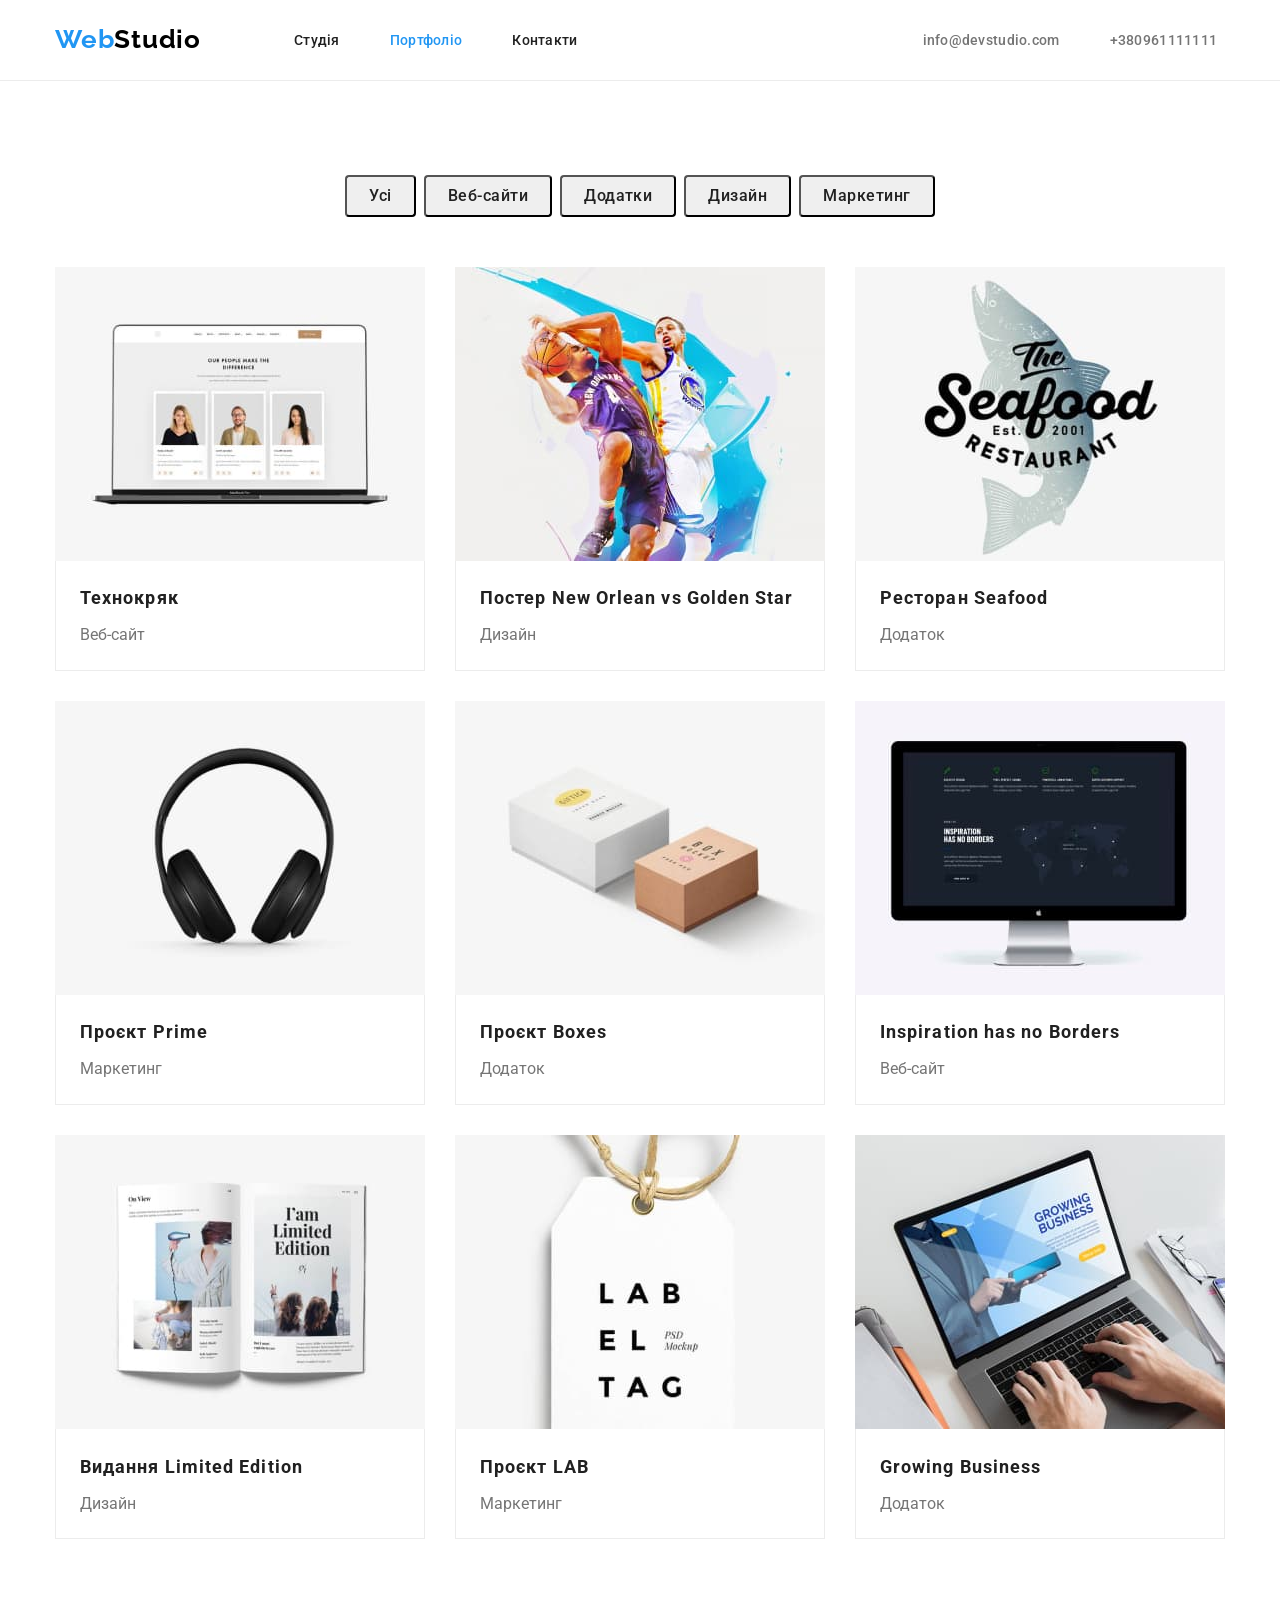
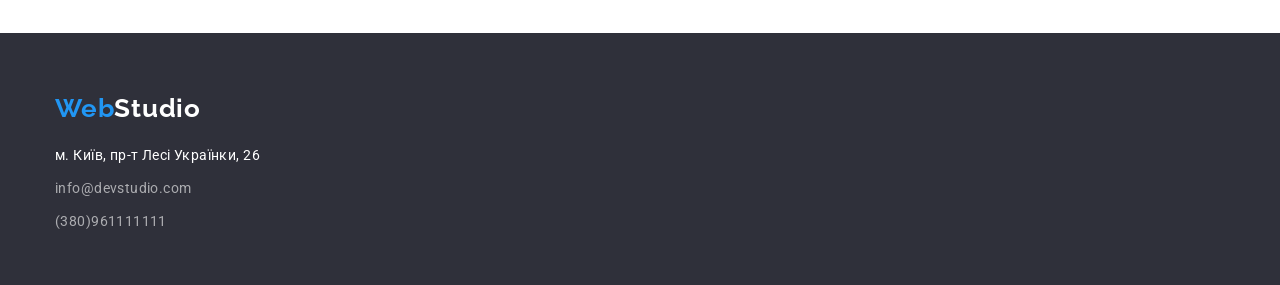
==== portfolio.html @ 5717e51a "add start  files hw-4" ====
<!DOCTYPE html>
<html lang="uk">
<head>
  <meta charset="UTF-8">
  <meta http-equiv="X-UA-Compatible" content="IE=edge">
  <meta name="viewport" content="width=device-width, initial-scale=1.0">
  <title>Portfolio</title>
  <link rel="stylesheet" href="https://cdnjs.cloudflare.com/ajax/libs/modern-normalize/1.1.0/modern-normalize.min.css" integrity="sha512-wpPYUAdjBVSE4KJnH1VR1HeZfpl1ub8YT/NKx4PuQ5NmX2tKuGu6U/JRp5y+Y8XG2tV+wKQpNHVUX03MfMFn9Q==" crossorigin="anonymous" referrerpolicy="no-referrer">
  <link href="https://fonts.googleapis.com/css2?family=Raleway:wght@700&family=Roboto:wght@400;500;700;900&display=swap" rel="stylesheet">
  <link rel="stylesheet" href="css/style.css">
  <link rel="preconnect" href="https://fonts.googleapis.com">
  <link rel="preconnect" href="https://fonts.gstatic.com" crossorigin>
  </head>
<body>
    <header class="underline">
      <div class="conteiner">
        <div class="header-conteiner">
          <div class="logo-conteiner">
            <a class="logo" href="./index.html">Web<span class="icon">Studio</span></a>
          </div>
          <nav>
            <ul class="site-nav">
              <li class="item"><a href="./index.html" class="link">Студія</a></li>
              <li class="item"><a href="./portfolio.html" class="link-blue">Портфоліо</a></li>
              <li class="item"><a href="./index.html" class="link">Контакти</a></li>
            </ul>
          </nav>  
          <ul class="contacts">
            <li class="item"><a class="list" href="malto:info@devstudio.com">info@devstudio.com</a></li>
            <li class="item"><a class="list" href="tel:+380961111111">+380961111111</a></li>
          </ul>
        </div>
      </div> 
    </header>
   <main>
    <!--Section button-->
      <section class="hero-section">  
          <div class="conteiner">
            <ul class="button-conteiner">
                <li class="button-list">
                  <button class="button" type="button">Усі</button>
                </li>
                <li class="button-list">
                  <button class="button" type="button">Веб-сайти</button>
                </li>
                <li class="button-list">
                  <button class="button" type="button">Додатки</button>
                </li>
                <li class="button-list">
                  <button class="button" type="button">Дизайн</button>
                </li>
                <li class="button-list">
                  <button class="button" type="button">Маркетинг</button>
                </li>
              </ul>
          <!--Projects--> 
            <ul class="section-project">
              <li class="about">
                <a href="#" class="img-projects">
                  <img src="./images/web.jpg" alt="Ноутбук, на якому зоображено портфоліо." width="370">
                <div class="under-card">
                    <h3 class="project-section">Технокряк</h3>
                    <p class="team">Веб-сайт</p>
                </div>
                </a>
              </li>
              <li class="about">
                <a href="#" class="img-projects">
                  <img src="./images/poster.jpg" alt="Два чоловіка грають в баскетбол" width="370">
                <div class="under-card">
                  <h3 class="project-section">Постер New Orlean vs Golden Star</h3>
                  <p class="team">Дизайн</p>
                </div>
              </a>
              </li>
              <li class="about">
                <a href="#" class="img-projects">
                  <img src="./images/restaurant.jpg" alt="Логотип ресторану в формі риби" width="370">
                  <div class="under-card">
                    <h3 class="project-section">Ресторан Seafood</h3>
                    <p class="team">Додаток</p>
                  </div>
              </a>
              </li>
              <li class="about">
                <a href="#" class="img-projects">
                  <img src="./images/headphones.jpg" alt="Чорні навушники" width="370">
                <div class="under-card">
                  <h3 class="project-section">Проєкт Prime</h3>
                  <p class="team">Маркетинг</p>
                </div>
              </a>
              </li>
              <li class="about">
              <a href="#" class="img-projects">
                <img src="./images/boxes.jpg" alt="Дві коробки,біла і коричнева" width="370">
                <div class="under-card">
                  <h3 class="project-section">Проєкт Boxes</h3>
                  <p class="team">Додаток</p>
                </div>
              </a>
              </li>
              <li class="about">
                  <a href="#" class="img-projects">
                    <img src="./images/monitor.jpg" alt="Монітор з зоображенням сайту" width="370">
                    <div class="under-card">
                      <h3 class="project-section">Inspiration has no Borders</h3>
                      <p class="team">Веб-сайт</p>
                    </div>
                  </a>
              </li>
              <li class="about">
                  <a href="#" class="img-projects">
                    <img src="./images/book.jpg" alt="Розгорнута книга" width="370">
                    <div class="under-card">
                      <h3 class="project-section">Видання Limited Edition</h3>
                      <p class="team">Дизайн</p>
                    </div>
                  </a>
              </li>
              <li class="about">
                <a href="#" class="img-projects">
                    <img src="./images/label.jpg" alt="Біла етикетка" width="370">
                    <div class="under-card">
                      <h3 class="project-section">Проєкт LAB</h3>
                      <p class="team">Маркетинг</p>
                    </div>
                </a>
              </li>
              <li class="about">
                <a href="#" class="img-projects">
                  <img src="./images/laptop.jpg" alt="Чоловік Працює на Ноутбуці" width="370">
                <div class="under-card">
                  <h3 class="project-section">Growing Business</h3>
                  <p class="team">Додаток</p>
                </div>
              </a>
              </li>
            </ul> 
          </div>
      </section>  
  </main>
    <footer class="footer-section">
        <div class="conteiner">
         <div class="logo-box">
          <a class="footer-logo" href="./index.html">Web<span class="footer-icon">Studio</span></a>
        </div>
          <address>
            <div class="address-conteiner">
                <ul class="footer-text">
                  <li class="footer-list"><a class="address-map" href="https://goo.gl/maps/CPtrU1FHBa2aNyZL9" target="_blank" rel="noopener noreferrer nofollow">м. Київ, пр-т Лесі Українки, 26</a></li>
                  <li class="footer-list"><a class="footer-link" href="malto:info@devstudio.com">info@devstudio.com</a></li>
                  <li class="footer-list"><a class="footer-link" href="tel:+380961111111">(380)961111111</a></li>
                </ul>
            </div>
          </address>
      </div>
      </footer>
  </body>
</html>
---- css/style.css ----
html{
  box-sizing: border-box;
}

*,
*::before,
*::after{
  box-sizing: inherit;
}
:root{
--primary-text-color:#212121;
--title-text-color:#757575;
--accent-color:#2196F3;
--logo-text-color:#000000;
--primary-bg-color:#ffffff;
--primary-color-site:#2F303A;
--secondary-text-color:#F5F4FA;
--secondary-bg-color:rgba(255, 255, 255, 0.6);
--active-btm-color:#188CE8;
--border-color:#ECECEC;
}

body{
font-family:'Roboto';
color: var(--primary-text-color);
}
 h1, h2, h3, h4, h5, h6, p, ul {
  margin: 0px;
   padding: 0px;
 }

ul{
text-decoration: none;
list-style: none;

}
/* Conteiner */
.conteiner{
  width: 1200px;
  padding-left:15px;
  padding-right: 15px;
  margin: auto;
  

 }
/* Style site */


/* Logo Company */
header .logo {
  color:var(--accent-color);}
.icon{
color: var(--logo-text-color)}

.logo{
text-decoration: none;
font-family: 'Raleway';
font-weight: 700;
font-size: 26px;
line-height: 1.19;
letter-spacing: 0.03em;

}
.logo{
display: block;
padding: 24px 0 25px;
}


.footer-logo{
color: var(--accent-color);

}

.logo-box{
  display:block ;
  width: 145px;
  height: 31px;
margin-bottom: 20px;
}
.footer-icon{
color: var(--primary-bg-color);
}

.footer-logo{
text-decoration: none;
font-family: 'Raleway';
font-weight: 700;
font-size: 26px;
line-height: 1.19;
letter-spacing: 0.03em;
}


.box-item{
  display: block;
  width: 231px;
  height: 81px;
} 

/* site nav */





.link{    
color: inherit;
font-weight: 500;
font-size: 14px;
line-height: 1.14;
letter-spacing: 0.02em;
text-decoration: none;
padding:32px 0px;
}

.link:hover{
color:var(--accent-color);
}

.link:focus{
color: var(--accent-color);
background-color: var(--primary-bg-color);
}

.link-blue { 
font-weight: 500;
font-size: 14px;
line-height:1.14;
letter-spacing: 0.02em;
color:inherit;
color: var(--accent-color);
padding: 32px 0px;

}

.site-nav .link-blue{
text-decoration: none;
color:var(--accent-color);
} 

/* header */
.underline{
  border-bottom: 1px solid var(--border-color);
}
.logo-conteiner{
  display: flex;
  margin-right: 93px;
}
.item { 
margin-right: 50px;

} 
.item:last-child{
  margin-right: 0px;
}
.header-conteiner{
display: flex;
align-items: center;


}
.site-nav {
  display: flex;
margin-right: 345px;
 }


.contacts{
  display: flex;
 
}



.contacts .list {
color: var(--title-text-color);
text-decoration: none;
font-weight: 500;
font-size: 14px;
line-height: 1.14;
letter-spacing: 0.02em;
padding: 32px 0px;

}
.list:hover {
color: var(--accent-color);
}
.list:focus {
color: var(--accent-color);
}
/* Main */
.main-section {
  display: block;
  background-color: var(--primary-color-site);
  max-width: 1600px;
  margin: 0 auto;
  text-align: center;
  padding: 200px 0;

}

.title {
color:var(--primary-bg-color);
font-weight: 900;
font-size: 44px;
line-height: 1.36;
letter-spacing: 0.06em;
max-width: 696px;
margin: 0 auto ;
margin-bottom: 30px;
text-transform: uppercase;

}
.main-about{
font-weight: 700;
font-size: 36px;
line-height:1.16;
letter-spacing: 0.03em;

}
/* Sections */
.under-card{
border: 1px solid var(--border-color);
border-top: none;
padding: 20px 24px;
margin-top: -5px;
}

.hero-section{
padding: 94px 0;

}
.button-conteiner{
display: flex;
justify-content: center;
margin-bottom: 50px;

}
.button-list{
  margin-right: 8px;
}
.button-list:last-child{
margin-right: 0px ;
}
ul a {
  text-decoration: none;
}

.section-project{
display: flex;
flex-wrap: wrap;  
}

.about:nth-child(3n){
  margin-right:0px;
}
.about:nth-last-child(-n + 3) {
  margin-bottom: 0px;
}

.section{
  display:flex;
padding: 94px 0px 0px;

}
.second-conteiner{
  display: flex;
  
}
.section-conteiner{
  width: 270px;
}
.section-conteiner:not(:last-child)
{
  margin-right: 30px;
}
.section-about{
  text-align: center;
  padding-bottom: 94px;
}

.project-list .img-projects {
display: block;
text-decoration: none;

}
.img-list{
  display:flex;
  margin-top: 50px;
  
 }
 .lists:not(:last-child){
  margin-right: 30px;

 }

 .section-team{
  text-align: center;

  }
 .team-box{
  display: flex;
  margin-top: 50px ;
  
}
.about-list {
  padding-top: 30px;
  padding-bottom: 30px;
}


 .team-conteiner{
  display: inline-block;
  text-decoration: none;
 }

/* Buttons */

.button{
font-family: 'Roboto';
text-decoration: none;
font-weight: 500;
font-size: 16px;
line-height:1.6;
letter-spacing: 0.03em;
color: inherit;
cursor: pointer;
padding: 6px 22px;  
border-radius: 4px;
}

.button:hover{
color: var(--primary-bg-color);
background-color:var(--active-btm-color)

}

.button:focus{
color: var(--primary-bg-color);
background-color: var(--active-btm-color);

}

.button-primary{
background-color:var(--accent-color) ;
color: var(--primary-bg-color);
cursor: pointer;
text-decoration: none;
font-weight: 700;
font-size: 16px;
line-height: 1.87;
letter-spacing: 0.06em;
display: inline-block;
padding: 10px 32px;

}

.button-primary:hover{
background-color:var(--active-btm-color)
}
.button-primary:focus{
background-color: var(--active-btm-color)
}

/* about-company*/


.section-company{
background-color:var(--secondary-text-color);
padding: 94px 0px;
}

.about{
  
margin-right: 30px;
margin-bottom: 30px;
background-color: var(--primary-bg-color);    

}

.section-title{
font-weight: 700;
font-size: 14px;
line-height:1.14;
letter-spacing: 0.03em;
text-transform: uppercase;
margin-bottom: 10px;
}

.project-title{
font-weight: 700;
font-size: 18px;
line-height:2;
letter-spacing: 0.06em;
}

.project-section{
color:var(--primary-text-color);
font-weight: 700;
font-size: 18px;
line-height: 2;
letter-spacing: 0.06em;
margin: 0 auto 4px;
}

.about-team{
  text-decoration: none;
font-size: 16px;
line-height:1.18; 
color:var(--title-text-color);


}
.box-list:not(:last-child){
  display: block ;
  margin-right: 30px;
}


.team{
font-size: 16px;
line-height:1.87;
color: var(--title-text-color)

}
.team-list{
font-weight: 500;
font-size: 16px;
line-height: 1.18;
letter-spacing: 0.03em;
color:var(--primary-text-color);
margin: 10px;
}

/* Secondary text */

.secondary-text{
color: var(--title-text-color);
font-size: 14px;
line-height:1.7;
}

/* footer */
.footer-section {
  background-color: var(--primary-color-site);
  margin: 0 auto;
  padding: 60px 0px;
}

.address-conteiner{
  display: block;
  width: 231px;
  height: 81px;
}

.footer-text{
display: flex;
flex-direction: column;
gap: 9px;
text-decoration:none;
font-style: normal;
font-size:14px;
line-height:1.7;
letter-spacing: 0.03em;

}

.footer-link{
  text-decoration: none;
color:var(--secondary-bg-color)
}
.footer-link:hover{
color: var(--accent-color);
}
.footer-link:focus{
color: var(--accent-color);
}
.address-map{
text-decoration: none;
color: var(--primary-bg-color);
}
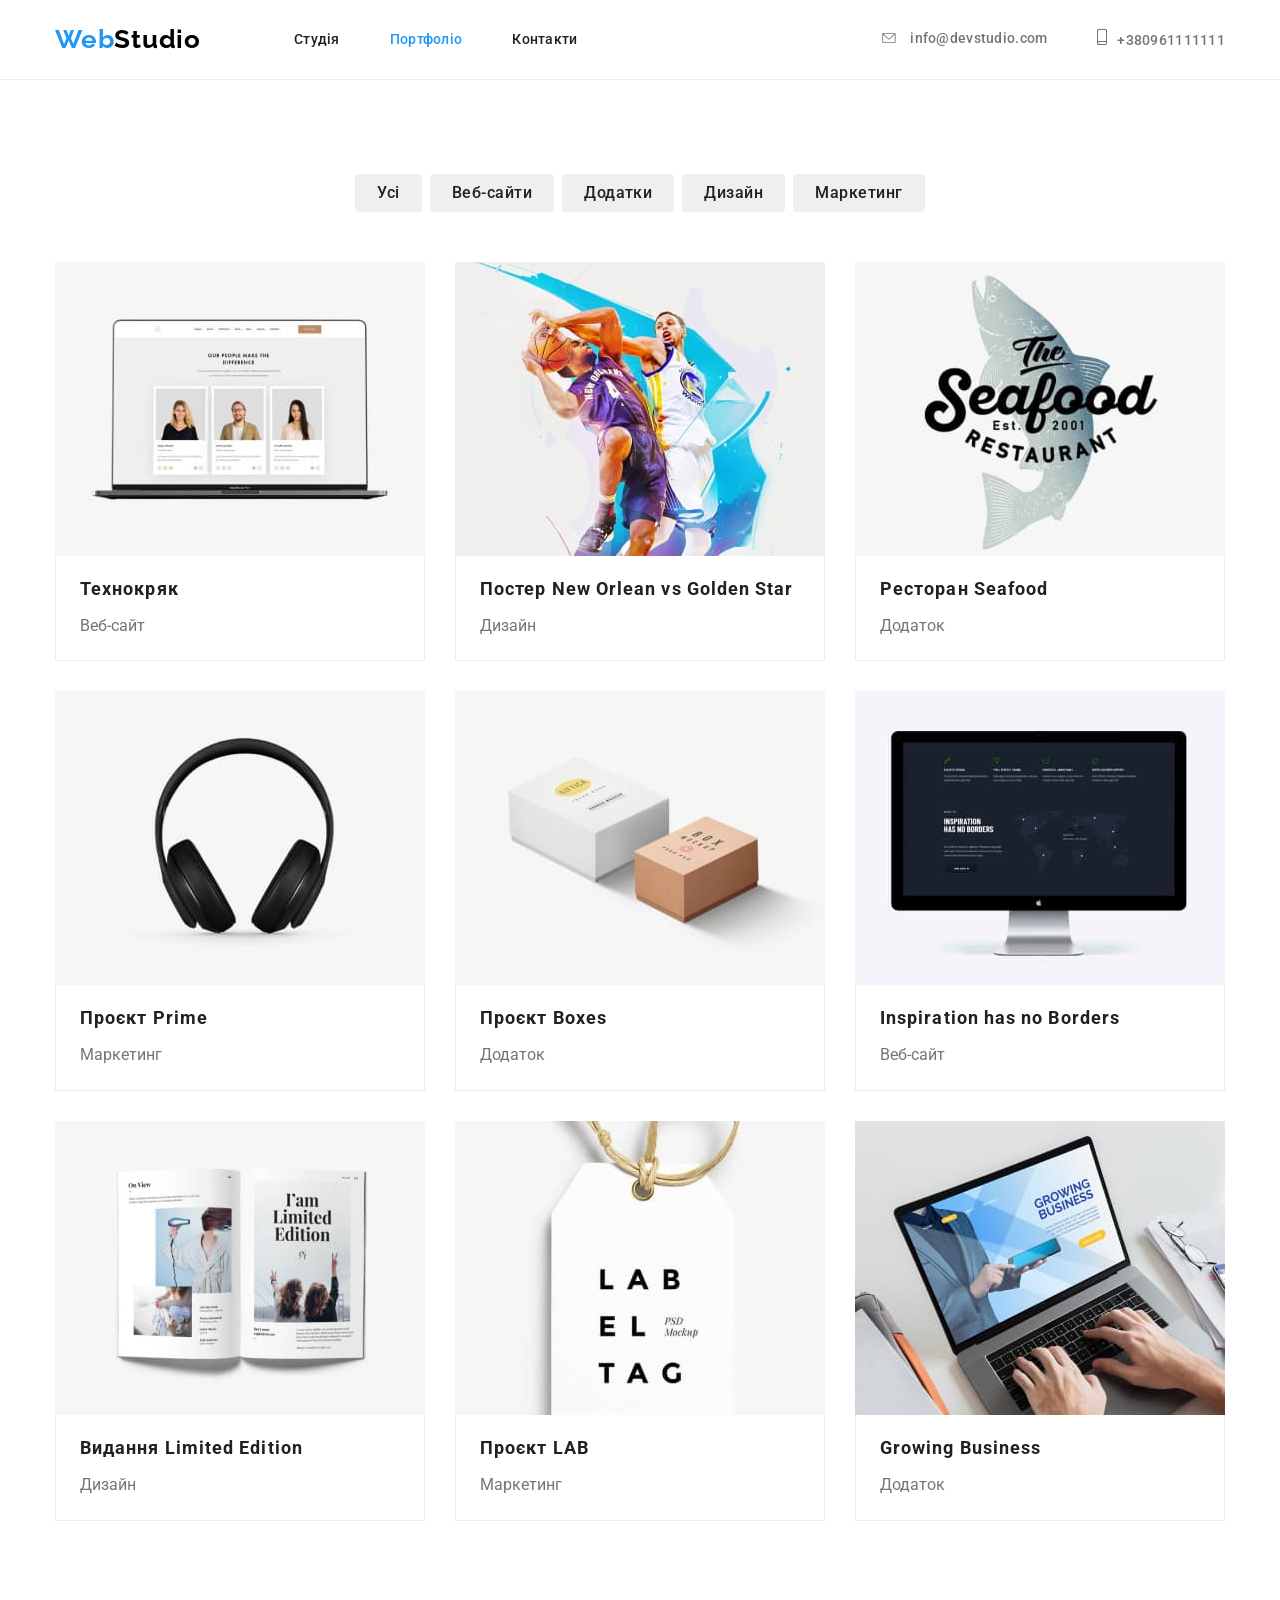
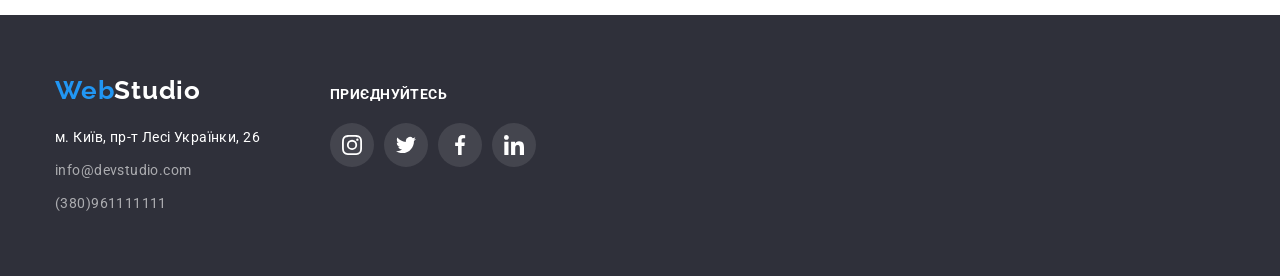
==== commit 7f595c05: "my-hw4" ====
--- a/portfolio.html
+++ b/portfolio.html
@@ -26,9 +26,19 @@
             </ul>
           </nav>  
           <ul class="contacts">
-            <li class="item"><a class="list" href="malto:info@devstudio.com">info@devstudio.com</a></li>
-            <li class="item"><a class="list" href="tel:+380961111111">+380961111111</a></li>
-          </ul>
+              <li class="item">
+                <a class="list" href="malto:info@devstudio.com">
+                   <svg class="icon-contacts" width="16px" height="10px">
+                    <use href="./images/icon.svg#icon-envelope"></use>
+                  </svg> info@devstudio.com</a>
+              </li>
+              <li class="item">
+                <a class="list" href="tel:+380961111111">
+                  <svg class="icon-contacts" width="10px" height="16px">
+                    <use href="./images/icon.svg#icon-smartphone"></use>
+                  </svg>+380961111111</a>
+              </li>
+            </ul>
         </div>
       </div> 
     </header>
@@ -58,47 +68,47 @@
               <li class="about">
                 <a href="#" class="img-projects">
                   <img src="./images/web.jpg" alt="Ноутбук, на якому зоображено портфоліо." width="370">
-                <div class="under-card">
-                    <h3 class="project-section">Технокряк</h3>
-                    <p class="team">Веб-сайт</p>
-                </div>
+                  <div class="under-card">
+                      <h3 class="project-section">Технокряк</h3>
+                      <p class="team">Веб-сайт</p>
+                  </div>
                 </a>
               </li>
               <li class="about">
                 <a href="#" class="img-projects">
                   <img src="./images/poster.jpg" alt="Два чоловіка грають в баскетбол" width="370">
-                <div class="under-card">
-                  <h3 class="project-section">Постер New Orlean vs Golden Star</h3>
-                  <p class="team">Дизайн</p>
-                </div>
-              </a>
+                  <div class="under-card">
+                    <h3 class="project-section">Постер New Orlean vs Golden Star</h3>
+                    <p class="team">Дизайн</p>
+                  </div>
+                </a>
               </li>
               <li class="about">
                 <a href="#" class="img-projects">
                   <img src="./images/restaurant.jpg" alt="Логотип ресторану в формі риби" width="370">
-                  <div class="under-card">
-                    <h3 class="project-section">Ресторан Seafood</h3>
+                    <div class="under-card">
+                      <h3 class="project-section">Ресторан Seafood</h3>
+                      <p class="team">Додаток</p>
+                    </div>
+                </a>
+              </li>
+              <li class="about">
+                <a href="#" class="img-projects">
+                  <img src="./images/headphones.jpg" alt="Чорні навушники" width="370">
+                  <div class="under-card">
+                    <h3 class="project-section">Проєкт Prime</h3>
+                    <p class="team">Маркетинг</p>
+                  </div>
+                </a>
+              </li>
+              <li class="about">
+                <a href="#" class="img-projects">
+                  <img src="./images/boxes.jpg" alt="Дві коробки,біла і коричнева" width="370">
+                  <div class="under-card">
+                    <h3 class="project-section">Проєкт Boxes</h3>
                     <p class="team">Додаток</p>
                   </div>
-              </a>
-              </li>
-              <li class="about">
-                <a href="#" class="img-projects">
-                  <img src="./images/headphones.jpg" alt="Чорні навушники" width="370">
-                <div class="under-card">
-                  <h3 class="project-section">Проєкт Prime</h3>
-                  <p class="team">Маркетинг</p>
-                </div>
-              </a>
-              </li>
-              <li class="about">
-              <a href="#" class="img-projects">
-                <img src="./images/boxes.jpg" alt="Дві коробки,біла і коричнева" width="370">
-                <div class="under-card">
-                  <h3 class="project-section">Проєкт Boxes</h3>
-                  <p class="team">Додаток</p>
-                </div>
-              </a>
+                </a>
               </li>
               <li class="about">
                   <a href="#" class="img-projects">
@@ -119,42 +129,75 @@
                   </a>
               </li>
               <li class="about">
-                <a href="#" class="img-projects">
+                  <a href="#" class="img-projects">
                     <img src="./images/label.jpg" alt="Біла етикетка" width="370">
                     <div class="under-card">
                       <h3 class="project-section">Проєкт LAB</h3>
                       <p class="team">Маркетинг</p>
                     </div>
-                </a>
+                  </a>
               </li>
               <li class="about">
                 <a href="#" class="img-projects">
                   <img src="./images/laptop.jpg" alt="Чоловік Працює на Ноутбуці" width="370">
-                <div class="under-card">
-                  <h3 class="project-section">Growing Business</h3>
-                  <p class="team">Додаток</p>
-                </div>
-              </a>
+                  <div class="under-card">
+                    <h3 class="project-section">Growing Business</h3>
+                    <p class="team">Додаток</p>
+                  </div>
+                </a>
               </li>
             </ul> 
           </div>
       </section>  
   </main>
     <footer class="footer-section">
-        <div class="conteiner">
-         <div class="logo-box">
-          <a class="footer-logo" href="./index.html">Web<span class="footer-icon">Studio</span></a>
-        </div>
-          <address>
-            <div class="address-conteiner">
-                <ul class="footer-text">
-                  <li class="footer-list"><a class="address-map" href="https://goo.gl/maps/CPtrU1FHBa2aNyZL9" target="_blank" rel="noopener noreferrer nofollow">м. Київ, пр-т Лесі Українки, 26</a></li>
-                  <li class="footer-list"><a class="footer-link" href="malto:info@devstudio.com">info@devstudio.com</a></li>
-                  <li class="footer-list"><a class="footer-link" href="tel:+380961111111">(380)961111111</a></li>
-                </ul>
+           <div class="conteiner">
+            <div class="address-box">
+                <address>
+                    <a class="footer-logo" href="./index.html">Web<span class="footer-icon">Studio</span></a>
+                  <div class="logo-box">
+                      <ul class="footer-text">
+                        <li class="footer-list"><a class="address-map" href="https://goo.gl/maps/CPtrU1FHBa2aNyZL9" target="_blank" rel="noopener noreferrer nofollow">м. Київ, пр-т Лесі Українки, 26</a></li>
+                        <li class="footer-list"><a class="footer-link" href="malto:info@devstudio.com">info@devstudio.com</a></li>
+                        <li class="footer-list"><a class="footer-link" href="tel:+380961111111">(380)961111111</a></li>
+                      </ul>
+                  </div>
+                </address>
+                <div class="join-us">
+                  <p class="join-item">Приєднуйтесь</p>
+                    <ul class="join-boxes" >
+                      <li>
+                        <a href="https://www.instagram.com/"  rel="noopener noreferrer nofollow" class="join-link">
+                          <svg class="icon-join">
+                            <use href="./images/icon.svg#icon-instagram"></use>
+                          </svg>
+                        </a>
+                      </li>
+                      <li>
+                        <a href="https://www.instagram.com/"  rel="noopener noreferrer nofollow" class="join-link">
+                          <svg class="icon-join">
+                            <use href="./images/icon.svg#icon-twitter"></use>
+                          </svg>
+                        </a>
+                      </li>
+                      <li>
+                        <a href="https://www.instagram.com/"  rel="noopener noreferrer nofollow" class="join-link">
+                          <svg class="icon-join">
+                            <use href="./images/icon.svg#icon-facebook"></use>
+                          </svg>
+                        </a>
+                      </li>
+                      <li>
+                        <a href="https://www.instagram.com/"  rel="noopener noreferrer nofollow" class="join-link">
+                          <svg class="icon-join">
+                            <use href="./images/icon.svg#icon-linkedin"></use>
+                          </svg>
+                        </a>
+                      </li>
+                    </ul>
+                </div>
             </div>
-          </address>
-      </div>
-      </footer>
+           </div>
+        </footer>
   </body>
 </html>
--- a/css/style.css
+++ b/css/style.css
@@ -18,6 +18,7 @@
 --secondary-bg-color:rgba(255, 255, 255, 0.6);
 --active-btm-color:#188CE8;
 --border-color:#ECECEC;
+--border-second-color:#AFB1B8;
 }
 
 body{
@@ -36,11 +37,10 @@
 }
 /* Conteiner */
 .conteiner{
-  width: 1200px;
-  padding-left:15px;
-  padding-right: 15px;
-  margin: auto;
-  
+width: 1200px;
+padding: 0px 15px;
+margin: auto;
+
 
  }
 /* Style site */
@@ -63,21 +63,22 @@
 }
 .logo{
 display: block;
-padding: 24px 0 25px;
+
 }
 
 
 .footer-logo{
+font-style: normal;
+font-weight: 700;
+font-size: 26px;
+line-height:1.19;
+letter-spacing: 0.03em;
 color: var(--accent-color);
-
-}
-
+}
 .logo-box{
-  display:block ;
-  width: 145px;
-  height: 31px;
-margin-bottom: 20px;
-}
+margin-top: 20px;
+}
+
 .footer-icon{
 color: var(--primary-bg-color);
 }
@@ -111,17 +112,15 @@
 line-height: 1.14;
 letter-spacing: 0.02em;
 text-decoration: none;
-padding:32px 0px;
+
 }
 
 .link:hover{
+  background-color: currentColor;
 color:var(--accent-color);
 }
 
-.link:focus{
-color: var(--accent-color);
-background-color: var(--primary-bg-color);
-}
+
 
 .link-blue { 
 font-weight: 500;
@@ -130,7 +129,7 @@
 letter-spacing: 0.02em;
 color:inherit;
 color: var(--accent-color);
-padding: 32px 0px;
+
 
 }
 
@@ -140,8 +139,14 @@
 } 
 
 /* header */
-.underline{
-  border-bottom: 1px solid var(--border-color);
+.header-conteiner{
+display: flex;
+align-items: center;
+justify-content: center;
+}
+header{
+padding: 24px 0;
+border-bottom: 1px solid var(--border-color);
 }
 .logo-conteiner{
   display: flex;
@@ -154,21 +159,15 @@
 .item:last-child{
   margin-right: 0px;
 }
-.header-conteiner{
-display: flex;
-align-items: center;
-
-
-}
+
 .site-nav {
   display: flex;
-margin-right: 345px;
- }
+}
 
 
 .contacts{
-  display: flex;
- 
+display:flex;
+margin-left: auto;
 }
 
 
@@ -180,15 +179,13 @@
 font-size: 14px;
 line-height: 1.14;
 letter-spacing: 0.02em;
-padding: 32px 0px;
-
-}
-.list:hover {
+
+}
+.list:hover { 
 color: var(--accent-color);
-}
-.list:focus {
-color: var(--accent-color);
-}
+} 
+
+
 /* Main */
 .main-section {
   display: block;
@@ -197,7 +194,14 @@
   margin: 0 auto;
   text-align: center;
   padding: 200px 0;
-
+  background-image: linear-gradient(to right,
+  rgba(47, 48, 58, 0.4),
+  rgba(47, 48, 58, 0.4)
+  ),
+  url("../images/hero.jpg");
+  background-color: #2F303A66;
+  
+ 
 }
 
 .title {
@@ -213,6 +217,7 @@
 
 }
 .main-about{
+text-align: center;
 font-weight: 700;
 font-size: 36px;
 line-height:1.16;
@@ -228,7 +233,7 @@
 }
 
 .hero-section{
-padding: 94px 0;
+padding: 94px 0px;
 
 }
 .button-conteiner{
@@ -264,6 +269,9 @@
 padding: 94px 0px 0px;
 
 }
+.section-clients{
+  padding: 94px 0px 94px;
+}
 .second-conteiner{
   display: flex;
   
@@ -280,11 +288,27 @@
   padding-bottom: 94px;
 }
 
-.project-list .img-projects {
+.project-list{
 display: block;
 text-decoration: none;
 
 }
+img{
+display: block;
+max-width: 100%;
+height: auto;
+    
+}
+.img-projects{
+display: block;
+text-decoration: none;
+}
+.img-projects:hover{
+display: block;
+border: 1px solid #EEEEEE;
+box-shadow: 0px 1px 1px rgba(0, 0, 0, 0.12), 0px 4px 4px rgba(0, 0, 0, 0.06), 1px 4px 6px rgba(0, 0, 0, 0.16);
+}
+
 .img-list{
   display:flex;
   margin-top: 50px;
@@ -295,25 +319,41 @@
 
  }
 
- .section-team{
+ 
+ .team-box{
+  display: flex;
+  margin-top: 50px ;
+  
+}
+.about-list {
+  display: inline-block;
   text-align: center;
-
-  }
- .team-box{
-  display: flex;
-  margin-top: 50px ;
-  
-}
-.about-list {
-  padding-top: 30px;
-  padding-bottom: 30px;
-}
-
-
- .team-conteiner{
-  display: inline-block;
-  text-decoration: none;
- }
+  margin-right: 30px;
+  background-color: var(--primary-bg-color);
+  box-shadow: 0px 1px 3px rgba(0, 0, 0, 0.12), 0px 1px 1px rgba(0, 0, 0, 0.14), 0px 2px 1px rgba(0, 0, 0, 0.2);
+    border-radius: 0px 0px 4px 4px; ;
+
+}
+.about-list :last-child{
+margin-right: 0px;
+}
+.title-clients{
+  font-weight: 700;
+  font-size: 36px;
+  line-height: 1.16;
+  text-align: center;
+  letter-spacing: 0.03em;
+  text-align: center;
+  padding-bottom: 50px;
+}
+
+
+.clients-list{
+  display: flex;
+  align-items: center;
+  justify-content: center;
+}
+ 
 
 /* Buttons */
 
@@ -328,19 +368,18 @@
 cursor: pointer;
 padding: 6px 22px;  
 border-radius: 4px;
-}
-
-.button:hover{
+border: none;
+}
+
+.button:hover, :focus{
+box-shadow: 0px 3px 1px rgba(0, 0, 0, 0.1), 0px 1px 2px rgba(0, 0, 0, 0.08), 0px 2px 2px rgba(0, 0, 0, 0.12);
+    border-radius: 4px;
 color: var(--primary-bg-color);
 background-color:var(--active-btm-color)
 
 }
 
-.button:focus{
-color: var(--primary-bg-color);
-background-color: var(--active-btm-color);
-
-}
+
 
 .button-primary{
 background-color:var(--accent-color) ;
@@ -353,6 +392,8 @@
 letter-spacing: 0.06em;
 display: inline-block;
 padding: 10px 32px;
+border:1px solid #000000;
+border-radius: 4px;
 
 }
 
@@ -360,7 +401,8 @@
 background-color:var(--active-btm-color)
 }
 .button-primary:focus{
-background-color: var(--active-btm-color)
+background-color: var(--active-btm-color);
+color: var(--primary-bg-color);
 }
 
 /* about-company*/
@@ -372,12 +414,12 @@
 }
 
 .about{
-  
+width: calc((100% - 60px) / 3);
 margin-right: 30px;
 margin-bottom: 30px;
 background-color: var(--primary-bg-color);    
-
-}
+}
+
 
 .section-title{
 font-weight: 700;
@@ -407,11 +449,22 @@
 .about-team{
   text-decoration: none;
 font-size: 16px;
+padding-bottom: 16px;
 line-height:1.18; 
 color:var(--title-text-color);
 
 
 }
+.team-undercard {
+  display: flex;
+  align-items: center;
+  justify-content: center;
+  
+  padding-bottom: 30px;
+
+ 
+}
+
 .box-list:not(:last-child){
   display: block ;
   margin-right: 30px;
@@ -442,7 +495,59 @@
 }
 
 /* footer */
+.join-boxes{
+  display: flex;
+  align-items: center;
+  justify-content: space-between;
+  
+}
+.address-box{
+  
+  display: flex;
+  align-items: baseline;
+  justify-content:start ;
+ 
+  
+  
+}
+.join-link{
+  display: flex;
+  align-items: center;
+  justify-content: center;
+  width: 44px;
+  height: 44px;
+  background-color: rgba(255, 255, 255, 0.1);
+  background-size: 100%;
+  border-radius: 50%; 
+  
+}
+.join-link:hover, :focus{
+background-color: var(--accent-color);
+box-shadow: 0px 4px 4px rgba(0, 0, 0, 0.25);
+}
+.icon-join{
+  width: 20px;
+  height: 20px;
+  fill: var(--primary-bg-color);
+}
+.join-us{
+  display: inline-block;
+  width: 206px;
+  height: 80px;
+  margin-left: 70px;
+}
+.join-item{
+
+font-weight: 700;
+font-size: 14px;
+line-height: 1.14;
+letter-spacing: 0.03em;
+text-transform: uppercase;
+color: var(--primary-bg-color);
+margin-bottom: 20px;
+}
 .footer-section {
+  display: flex;
   background-color: var(--primary-color-site);
   margin: 0 auto;
   padding: 60px 0px;
@@ -479,4 +584,81 @@
 .address-map{
 text-decoration: none;
 color: var(--primary-bg-color);
+}
+/* Icon */
+.feature-icon {
+  display: flex;
+  align-items: center;
+  justify-content: center;
+  width: 270px;
+  height: 120px;
+  margin-bottom: 30px;
+  background-color: var(--secondary-text-color);
+
+}
+
+.icon-inside {
+  display: block;
+  width: 70px;
+  height: 70px;
+}
+.icon-contacts{
+margin-right: 10px; 
+fill: currentColor;
+
+}
+
+.box-client{
+  display: flex;
+  align-items: center;
+  justify-content: center;
+  width: 170px;
+  height: 92px;
+  border: 1px solid var(--border-second-color);
+  border-radius: 4px;
+  cursor: pointer;
+  color: var(--border-second-color);
+}
+
+.client-icon{
+  fill: currentColor;
+} 
+.client-item{
+  margin-right: 30px; 
+ 
+}
+  
+.client-item:last-child {
+    margin-right: 0px;
+  }
+  
+
+.box-client:hover, :focus{
+color: var(--accent-color);
+border: 1px solid var(--accent-color);
+
+}
+
+.link-icon{
+  display: flex;
+  align-items: center;
+  justify-content: center;
+  width: 44px;
+  height: 44px;
+  border-radius: 50%;
+  color: var(--border-second-color);
+
+} 
+.link-icon:hover{
+color: var(--primary-bg-color);
+background-color: var(--accent-color);
+
+}
+.icon-team{
+ fill: currentColor;
+}
+
+
+.hower-color{
+  color: var(--accent-color);
 }
